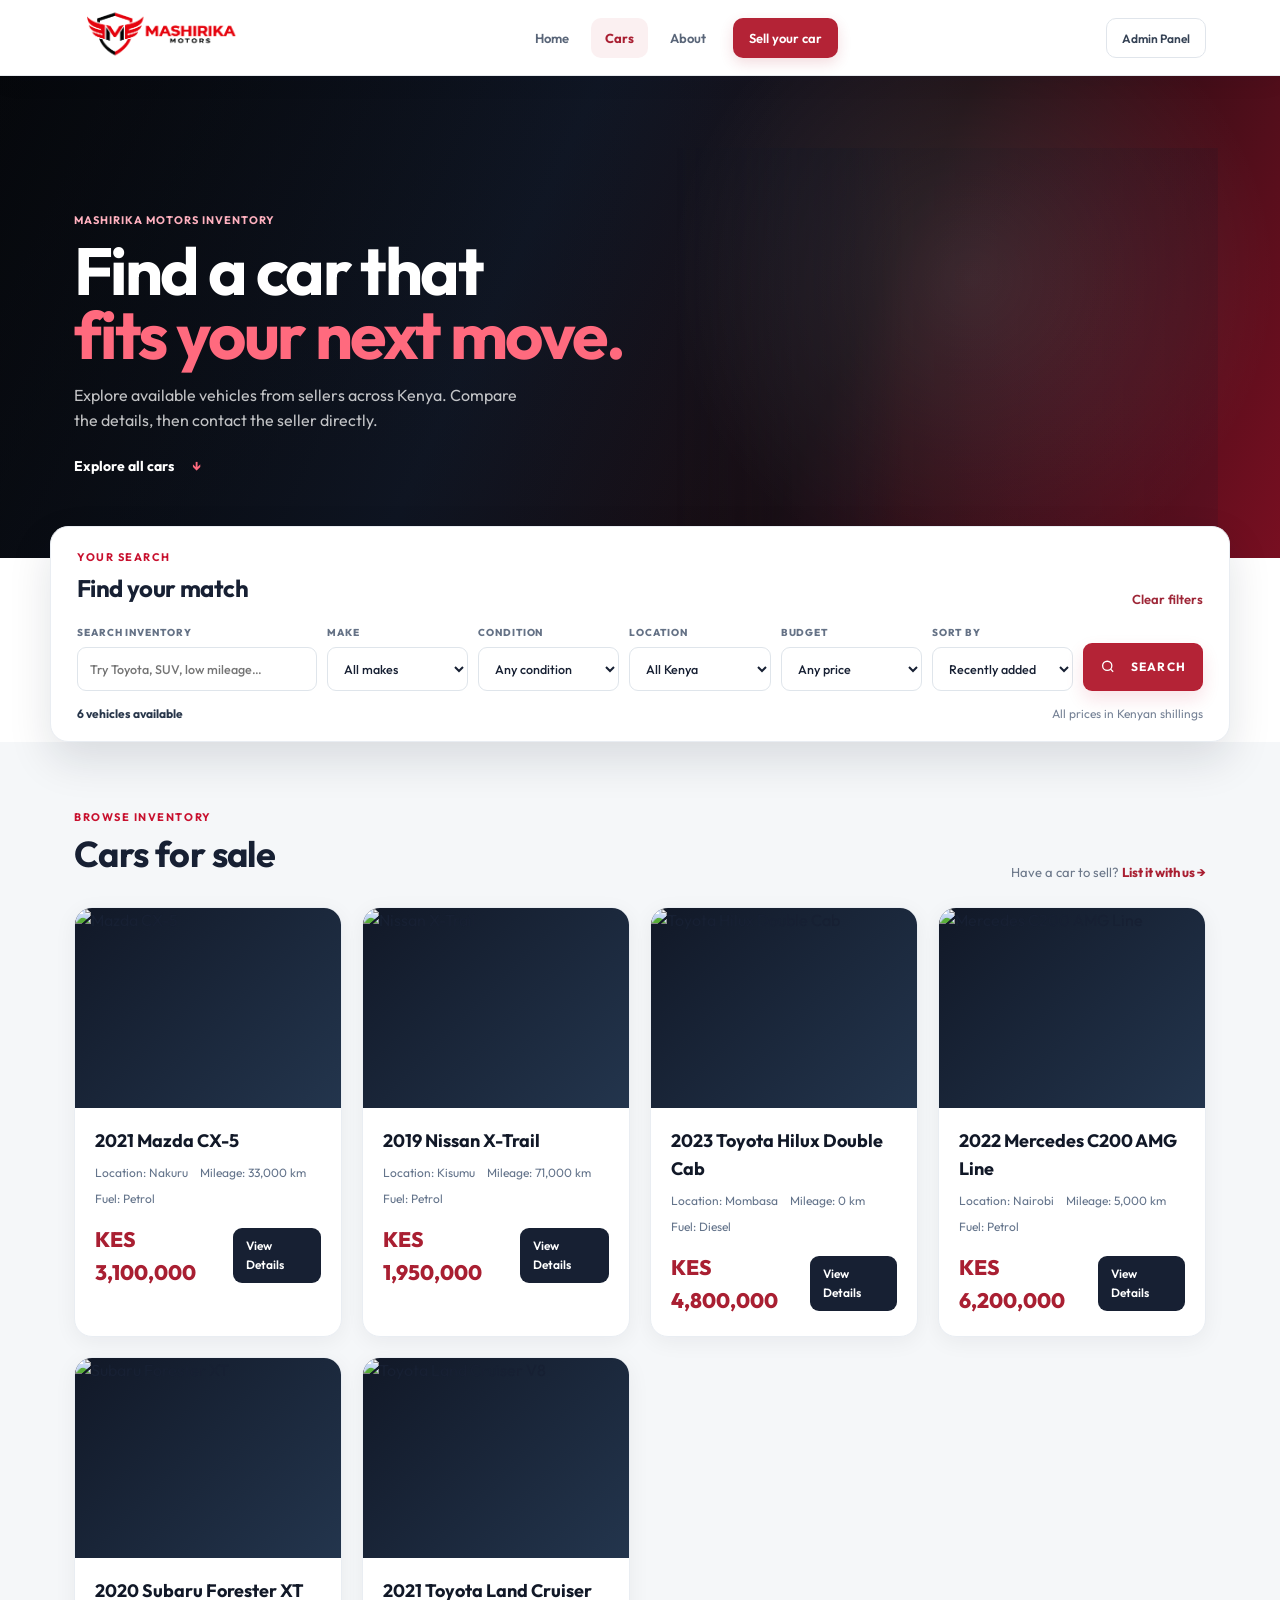
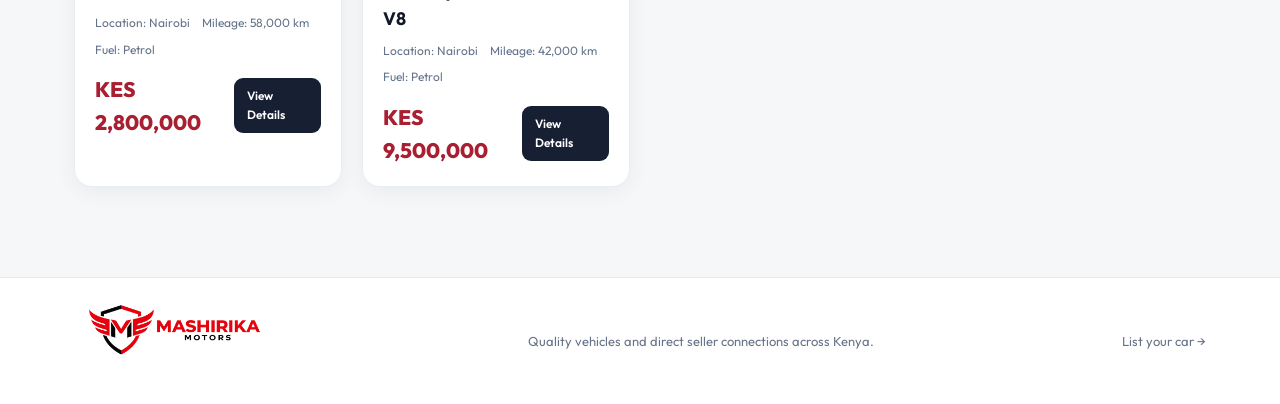
==== cars.html @ 87c2dac3 "Initial commit" ====
<!DOCTYPE html>
<html lang="en">
<head>
  <meta charset="UTF-8"/>
  <meta name="viewport" content="width=device-width,initial-scale=1.0"/>
  <meta name="description" content="Browse the full Mashirika Motors inventory. Search and filter new and used cars for sale across Kenya."/>
  <title>Cars for Sale in Kenya | Mashirika Motors</title>
  <link rel="stylesheet" href="css/style.css"/>
  <link rel="preconnect" href="https://fonts.googleapis.com"/>
  <link href="https://fonts.googleapis.com/css2?family=Outfit:wght@300;400;500;600;700;800;900&display=swap" rel="stylesheet"/>
  <link rel="icon" type="image/png" href="img/Mashirika_Motors_Logo.png"/>
</head>
<body class="catalog-page">
  <nav class="navbar" id="navbar">
    <div class="nav-inner">
      <a href="index.html#home" class="nav-logo"><img class="logo-image" src="img/Mashirika_Motors_Logo.png" alt="Mashirika Motors"/></a>
      <ul class="nav-links"><li><a href="index.html#home">Home</a></li><li><a href="cars.html" aria-current="page">Cars</a></li><li><a href="index.html#about">About</a></li><li><a href="sell.html" class="nav-sell-link">Sell your car</a></li></ul>
      <button class="btn-admin" onclick="location.href='admin.html'">Admin Panel</button>
      <button class="hamburger" id="hamburger" aria-label="Menu" aria-expanded="false" aria-controls="mobile-menu">&#9776;</button>
    </div>
    <div class="mobile-menu" id="mobile-menu"><a href="index.html#home">Home</a><a href="cars.html" aria-current="page">Cars</a><a href="index.html#about">About</a><a href="sell.html" class="nav-sell-link">Sell your car</a><a href="admin.html">Admin Panel</a></div>
  </nav>

  <main>
    <section class="catalog-hero">
      <div class="container catalog-hero-inner">
        <div class="section-tag">Mashirika Motors inventory</div>
        <h1>Find a car that<br/><span>fits your next move.</span></h1>
        <p>Explore available vehicles from sellers across Kenya. Compare the details, then contact the seller directly.</p>
        <a class="catalog-hero-link" href="#inventory">Explore all cars <span aria-hidden="true">↓</span></a>
        <div class="catalog-hero-photo" role="img" aria-label="A car ready for the road"></div>
      </div>
    </section>

    <section class="catalog-controls" aria-label="Search and filter vehicles">
      <div class="container">
        <div class="catalog-controls-head">
          <div class="catalog-search-heading">
            <span class="section-tag">Your search</span>
            <h2>Find your match</h2>
          </div>
          <button type="button" class="catalog-reset" id="clear-filters">Clear filters</button>
        </div>
        <div class="catalog-filter-grid">
          <div class="catalog-search-wrap"><label for="catalog-query">Search inventory</label><input id="catalog-query" type="search" placeholder="Try Toyota, SUV, low mileage…" autocomplete="off"/></div>
          <div><label for="catalog-make">Make</label><select id="catalog-make"><option value="">All makes</option><option>Toyota</option><option>Nissan</option><option>Subaru</option><option>Mazda</option><option>Honda</option><option>Mercedes</option><option>BMW</option><option>Mitsubishi</option><option>Isuzu</option></select></div>
          <div><label for="catalog-condition">Condition</label><select id="catalog-condition"><option value="">Any condition</option><option>New</option><option>Used</option></select></div>
          <div><label for="catalog-location">Location</label><select id="catalog-location"><option value="">All Kenya</option><option>Nairobi</option><option>Mombasa</option><option>Kisumu</option><option>Nakuru</option><option>Eldoret</option></select></div>
          <div><label for="catalog-price">Budget</label><select id="catalog-price"><option value="">Any price</option><option value="0-1000000">Under KES 1M</option><option value="1000000-2500000">KES 1M – 2.5M</option><option value="2500000-5000000">KES 2.5M – 5M</option><option value="5000000-999999999">Above KES 5M</option></select></div>
          <div><label for="catalog-sort">Sort by</label><select id="catalog-sort"><option value="recent">Recently added</option><option value="price-low">Price: low to high</option><option value="price-high">Price: high to low</option><option value="year-new">Newest year</option><option value="mileage-low">Lowest mileage</option></select></div>
          <div class="catalog-search-action">
            <button type="button" class="btn-search" onclick="filterCatalog()">
              <svg class="search-button-icon" viewBox="0 0 24 24" fill="none" stroke="currentColor" stroke-width="2" aria-hidden="true"><circle cx="11" cy="11" r="7"/><path d="m16 16 4 4"/></svg>
              Search
            </button>
          </div>
        </div>
        <div class="catalog-active-line"><p id="catalog-count" aria-live="polite"></p><span>All prices in Kenyan shillings</span></div>
      </div>
    </section>

    <section class="catalog-listings" id="inventory">
      <div class="container">
        <div class="catalog-listings-head"><div><span class="section-tag">Browse inventory</span><h2>Cars for sale</h2></div><a class="catalog-sell-link" href="sell.html">Have a car to sell? <strong>List it with us →</strong></a></div>
        <div id="cars-grid" class="cars-grid"></div>
        <div id="catalog-pagination" class="catalog-pagination" aria-label="Inventory pages"></div>
        <div id="no-results" class="catalog-empty" style="display:none"><div class="catalog-empty-mark">⌕</div><h3>No cars found</h3><p>Try another search or clear a filter to see more vehicles.</p><button class="btn-primary" type="button" onclick="clearCatalogFilters()">Show all cars</button></div>
      </div>
    </section>
  </main>

  <footer class="footer catalog-footer">
    <div class="container catalog-footer-inner"><a class="footer-logo" href="index.html#home"><img class="footer-car-image" src="img/Mashirika_Motors_Logo.png" alt="Mashirika Motors"/></a><p>Quality vehicles and direct seller connections across Kenya.</p><a href="sell.html">List your car →</a></div>
  </footer>

  <div id="car-modal" class="modal" onclick="closeModal(event)">
    <div class="modal-box" role="dialog" aria-modal="true" aria-label="Vehicle details">
      <button class="modal-close" aria-label="Close vehicle details" onclick="closeModal()">✕</button>
      <div id="modal-content"></div>
    </div>
  </div>
  <script src="js/db.js"></script>
  <script src="js/main.js"></script>
  <script src="js/cars.js"></script>
</body>
</html>
---- css/style.css ----
/* ============================================================
   Mashirika Motors – Main Site CSS
   ============================================================ */

*, *::before, *::after { box-sizing: border-box; margin: 0; padding: 0; }

:root {
  --red:    #c8102e;
  --red-deep:#8b0d22;
  --black:  #07090d;
  --charcoal:#111827;
  --mid:    #1a1f2b;
  --slate:  #64748b;
  --light:  #f5f5f5;
  --white:  #ffffff;
  --font:   'Outfit', 'Poppins', sans-serif;
  --radius: 14px;
  --shadow: 0 2px 16px rgba(0,0,0,.08);
}

html { scroll-behavior: smooth; }
body { font-family: var(--font); color: var(--dark); background: #fff; }

/* ── Utilities ── */
.container { max-width: 1100px; margin: 0 auto; padding: 0 24px; }
.center { text-align: center; }
.red { color: var(--red); }
.section-tag { font-size: 11px; font-weight: 700; color: var(--red); text-transform: uppercase; letter-spacing: 1px; margin-bottom: 10px; }

/* ── Buttons ── */
.btn-primary {
  display: inline-flex; align-items: center; gap: 8px;
  background: var(--red); color: #fff; text-decoration: none;
  padding: 13px 26px; border-radius: 10px; font-weight: 700; font-size: 15px;
  border: none; cursor: pointer; transition: background .2s, transform .15s;
}
.btn-primary:hover { background: #a50d25; transform: translateY(-1px); }
.btn-primary.full { width: 100%; justify-content: center; }
.btn-ghost {
  display: inline-flex; align-items: center; gap: 8px;
  background: rgba(255,255,255,.1); color: #fff; text-decoration: none;
  padding: 13px 26px; border-radius: 10px; font-weight: 600; font-size: 15px;
  border: 1px solid rgba(255,255,255,.25); transition: background .2s;
}
.btn-ghost:hover { background: rgba(255,255,255,.2); }
.btn-admin {
  background: var(--dark); color: #fff; border: none;
  padding: 8px 18px; border-radius: 8px; font-size: 13px;
  font-weight: 600; cursor: pointer; font-family: var(--font);
  transition: background .2s;
}
.btn-admin:hover { background: #1e293b; }
.btn-search {
  display: inline-flex; align-items: center; justify-content: center; gap: 8px;
  background: var(--red); color: #fff; border: 1px solid rgba(200,16,46,.2);
  padding: 0 18px; border-radius: 9px; font-weight: 700;
  font-size: 13px; letter-spacing: .08em; text-transform: uppercase;
  cursor: pointer; font-family: var(--font); min-height: 42px;
  box-shadow: 0 8px 18px rgba(200,16,46,.12); transition: background .2s, transform .15s;
}
.btn-search:hover { background: #a50d25; transform: translateY(-1px); }

/* ── Navbar ── */
.navbar {
  position: fixed; top: 0; left: 0; right: 0; z-index: 200;
  background: rgba(255,255,255,.95); backdrop-filter: blur(12px);
  border-bottom: 1px solid rgba(0,0,0,.06); height: 64px;
  transition: box-shadow .3s;
}
.navbar.scrolled { box-shadow: 0 4px 24px rgba(0,0,0,.1); }
.nav-inner {
  max-width: 1100px; margin: 0 auto; padding: 0 24px;
  height: 64px; display: flex; align-items: center; justify-content: space-between;
}
.nav-logo {
  display: flex; align-items: center; gap: 10px;
  text-decoration: none; font-weight: 800; font-size: 17px;
  letter-spacing: -.3px; color: var(--dark);
}
.logo-icon {
  width: 36px; height: 36px; background: var(--red); border-radius: 8px;
  display: flex; align-items: center; justify-content: center; font-size: 18px;
}
.nav-links { display: flex; gap: 28px; list-style: none; }
.nav-links a {
  text-decoration: none; color: #475569; font-size: 14px;
  font-weight: 500; transition: color .2s;
}
.nav-links a:hover { color: var(--red); }
.hamburger {
  display: none; background: none; border: none;
  font-size: 22px; cursor: pointer; color: var(--dark);
}
.mobile-menu {
  display: none; flex-direction: column; background: white;
  padding: 12px 24px; border-top: 1px solid #f0f0f0;
}
.mobile-menu.open { display: flex; }
.mobile-menu a {
  text-decoration: none; color: var(--dark);
  padding: 12px 0; font-weight: 500; border-bottom: 1px solid #f0f0f0;
}

@media (max-width: 768px) {
  .nav-links, .btn-admin { display: none; }
  .hamburger { display: block; }
}

/* ── Hero ── */
.hero {
  min-height: 100vh; padding-top: 64px;
  background: linear-gradient(90deg, #02050a 0%, #0b1421 46%, #0b1421 58%, #4a0b17 100%);
  display: flex; align-items: center; position: relative; overflow: hidden;
}
.hero::after {
  content:"";
  position:absolute;
  inset:0;
  background:linear-gradient(90deg, rgba(2,5,10,0.58) 0%, rgba(2,5,10,0.12) 40%, rgba(74,11,23,0.08) 100%);
}
.hero-bg {
  position: absolute; inset: 0;
  background:
    radial-gradient(circle at 20% 30%, rgba(255,255,255,.06) 0%, transparent 28%),
    linear-gradient(90deg, rgba(2,5,10,0.82), rgba(2,5,10,0.12) 50%, rgba(74,11,23,0.25));
}
.hero-inner {
  position: relative; max-width: 1280px; margin: 0 auto;
  padding: 90px 24px 82px; display: grid;
  grid-template-columns: 1.2fr 1fr; gap: 30px; align-items: center;
  width: 100%;
}
.hero-badge {
  display: inline-flex; align-items: center; gap: 8px;
  background: transparent; color: #f4b9c3;
  padding: 0; border-radius: 0; font-size: 12px; font-weight: 700;
  margin-bottom: 20px; border: none;
  letter-spacing: .12em; text-transform: uppercase;
}
.hero-badge span { color: var(--red); }
.hero-text h1 {
  font-size: clamp(52px, 6.1vw, 132px); font-weight: 900; color: #fff;
  line-height: 0.9; margin-bottom: 26px; letter-spacing: -4px;
}
.hero-text h1 .red { color: #ff6f8d; }
.hero-text p {
  color: rgba(255,255,255,.75); font-size: clamp(18px, 1.7vw, 24px); line-height: 1.45;
  margin-bottom: 32px; max-width: 620px;
}
.hero-btns { display: flex; gap: 14px; flex-wrap: wrap; }
.hero-btns .btn-primary {
  background: transparent; color: #fff; border: none; padding: 0;
  border-radius: 0; font-size: clamp(18px, 1.7vw, 24px); font-weight: 700;
  text-decoration: none; letter-spacing: -0.02em;
}
.hero-btns .btn-primary:hover { background: transparent; transform: translateY(-1px); }
.hero-btns .btn-primary span { color: #ff7d94; }
.hero-visual {
  position: relative; min-height: 500px; width: 100%;
  border: 1px solid rgba(255,255,255,.1); border-radius: 0;
  background: rgba(255,255,255,.02); overflow: hidden;
  box-shadow: 0 30px 70px rgba(0,0,0,.45);
  filter: drop-shadow(0 18px 42px rgba(200,16,46,.3));
}
.hero-visual img {
  display:block; width:100%; height:100%; min-height:500px; object-fit:cover; object-position:center;
}
.hero-image-label {
  position:absolute; left:18px; right:18px; bottom:18px;
  display:flex; justify-content:space-between; align-items:end; gap:12px;
  z-index:3; padding:14px 16px; border-radius:16px;
  background:rgba(8,10,14,.55); border:1px solid rgba(255,255,255,.12);
  backdrop-filter:blur(10px);
}
.hero-image-label span {
  color:rgba(255,255,255,.7); font-size:10px; letter-spacing:.12em; font-weight:700;
}
.hero-image-label strong {
  display:block; color:#fff; font-size:15px; margin-top:4px; font-weight:700;
}
.hero-image-index {
  position:absolute; right:18px; top:18px; z-index:3;
  padding:6px 10px; border-radius:999px; background:rgba(200,16,46,.72);
  color:#fff; font-size:10px; letter-spacing:.12em; font-weight:700;
}

@media (max-width: 768px) {
  .hero-inner {
    grid-template-columns: 1fr; gap: 20px; padding: 72px 24px 52px; text-align: left;
  }
  .hero-text h1 {
    letter-spacing: -2px; font-size: clamp(42px, 15vw, 82px);
  }
  .hero-text p {
    font-size: 18px; max-width: 100%;
  }
  .hero-btns { justify-content: flex-start; }
  .hero-visual, .hero-visual img { min-height: 300px; }
}

/* ── Search Bar ── */
.search-bar {
  background: white; padding: 28px 24px;
  box-shadow: 0 4px 30px rgba(0,0,0,.08);
  position: sticky; top: 64px; z-index: 100;
  border-bottom: 1px solid #f0f0f0;
}
.filters {
  display: flex; gap: 12px; flex-wrap: wrap; align-items: flex-end;
  max-width: 1100px; margin: 0 auto;
}
.filter-group { flex: 1 1 160px; display: flex; flex-direction: column; gap: 6px; }
.filter-group label {
  font-size: 11px; font-weight: 600; color: var(--slate);
  text-transform: uppercase; letter-spacing: .5px;
}
.filter-group select {
  padding: 10px 14px; border: 1.5px solid #e2e8f0; border-radius: 8px;
  font-size: 14px; color: var(--dark); background: white;
  font-family: var(--font); outline: none; transition: border-color .2s;
}
.filter-group select:focus { border-color: var(--red); }

/* ── Cars Section ── */
.cars-section { background: var(--light); padding: 60px 24px; }
.section-header {
  display: flex; justify-content: space-between; align-items: baseline;
  margin-bottom: 28px; flex-wrap: wrap; gap: 8px;
}
.section-header h2 { font-size: 32px; font-weight: 800; letter-spacing: -.5px; }
.section-header p { color: var(--slate); }
.cars-grid {
  display: grid; grid-template-columns: repeat(auto-fill, minmax(300px, 1fr));
  gap: 20px;
}
.no-results {
  text-align: center; padding: 60px 24px; color: #94a3b8;
}
.no-results div { font-size: 64px; margin-bottom: 16px; }
.no-results h3 { font-size: 18px; font-weight: 600; margin-bottom: 8px; }

/* ── Car Card ── */
.car-card {
  background: white; border-radius: var(--radius); overflow: hidden;
  box-shadow: var(--shadow); cursor: pointer;
  border: 1px solid #f0f0f0;
  transition: transform .25s cubic-bezier(.4,0,.2,1), box-shadow .25s;
}
.car-card:hover {
  transform: translateY(-4px);
  box-shadow: 0 12px 40px rgba(0,0,0,.14);
}
.car-thumb {
  background: linear-gradient(135deg, var(--dark), var(--mid));
  height: 160px; display: flex; align-items: center; justify-content: center;
  position: relative;
}
.car-emoji { font-size: 72px; }
.car-badge {
  position: absolute; top: 12px; right: 12px;
  color: white; font-size: 11px; font-weight: 700;
  padding: 4px 10px; border-radius: 20px; letter-spacing: .5px;
}
.car-cond {
  position: absolute; bottom: 12px; left: 12px;
  color: white; font-size: 11px; font-weight: 600;
  padding: 3px 10px; border-radius: 20px;
}
.cond-new  { background: #10b981; }
.cond-used { background: #6366f1; }
.car-body  { padding: 16px 18px 18px; }
.car-title { font-size: 17px; font-weight: 700; color: var(--dark); margin-bottom: 6px; }
.car-meta {
  display: flex; gap: 10px; color: var(--slate);
  font-size: 12px; margin-bottom: 14px; flex-wrap: wrap;
}
.car-footer { display: flex; justify-content: space-between; align-items: center; }
.car-price  { font-size: 20px; font-weight: 800; color: var(--red); }
.car-btn {
  background: var(--dark); color: white;
  padding: 7px 14px; border-radius: 8px; font-size: 12px; font-weight: 600;
}

/* ── Car Modal ── */
.modal {
  display: none; position: fixed; inset: 0;
  background: rgba(0,0,0,.6); z-index: 500;
  align-items: center; justify-content: center; padding: 16px;
}
.modal.active { display: flex; }
.modal-box {
  background: white; border-radius: 20px; max-width: 560px; width: 100%;
  overflow: hidden; max-height: 90vh; overflow-y: auto; position: relative;
}
.modal-close {
  position: absolute; top: 14px; right: 14px; z-index: 10;
  background: rgba(255,255,255,.2); border: none; color: white;
  width: 36px; height: 36px; border-radius: 50%; cursor: pointer;
  font-size: 16px; display: flex; align-items: center; justify-content: center;
}
.modal-thumb {
  background: linear-gradient(135deg, var(--dark), var(--mid));
  height: 220px; display: flex; align-items: center; justify-content: center;
  font-size: 96px; position: relative;
}
.modal-info { padding: 28px; }
.modal-info h2 { font-size: 24px; font-weight: 800; margin-bottom: 6px; }
.modal-price { font-size: 28px; font-weight: 900; color: var(--red); margin-bottom: 20px; }
.modal-details {
  display: grid; grid-template-columns: 1fr 1fr; gap: 10px; margin-bottom: 20px;
}
.detail-item {
  background: var(--light); border-radius: 10px; padding: 10px 14px;
}
.detail-item small {
  display: block; font-size: 11px; color: #94a3b8;
  text-transform: uppercase; letter-spacing: .5px; margin-bottom: 2px;
}
.detail-item strong { font-weight: 600; color: var(--dark); font-size: 14px; }
.modal-desc {
  background: var(--light); border-radius: 10px; padding: 14px;
  color: #475569; font-size: 14px; line-height: 1.6; margin-bottom: 20px;
}
.btn-call {
  display: flex; align-items: center; justify-content: center; gap: 8px;
  background: var(--red); color: white; padding: 14px 24px;
  border-radius: 12px; text-decoration: none; font-weight: 700; font-size: 16px;
  transition: background .2s;
}
.btn-call:hover { background: #a50d25; }

/* ── About ── */
.about-section { background: white; padding: 80px 24px; }
.about-grid {
  display: grid; grid-template-columns: 1fr 1fr; gap: 60px; align-items: center;
}
.about-text h2 { font-size: 40px; font-weight: 800; letter-spacing: -.5px; margin-bottom: 16px; line-height: 1.2; }
.about-text > p { color: #475569; font-size: 16px; line-height: 1.7; margin-bottom: 32px; }
.features-grid { display: grid; grid-template-columns: 1fr 1fr; gap: 14px; }
.feature-card {
  background: var(--light); border-radius: 12px; padding: 16px;
}
.feature-card div { font-size: 28px; margin-bottom: 8px; }
.feature-card h4 { font-weight: 700; font-size: 14px; margin-bottom: 4px; }
.feature-card p { font-size: 13px; color: var(--slate); }
.about-visual {
  text-align: center;
  background: linear-gradient(135deg, var(--dark), var(--mid));
  border-radius: 24px; padding: 60px; color: white;
}
.about-visual div { font-size: 100px; margin-bottom: 16px; }
.about-visual p { font-weight: 700; font-size: 18px; }
.about-visual span { font-size: 13px; color: var(--slate); }

@media (max-width: 768px) {
  .about-grid { grid-template-columns: 1fr; }
  .about-visual { display: none; }
}

/* ── Contact ── */
.contact-section { background: var(--light); padding: 80px 24px; }
.contact-section h2 { font-size: 40px; font-weight: 800; letter-spacing: -.5px; text-align: center; margin-bottom: 48px; }
.contact-grid { display: grid; grid-template-columns: 1fr 1.5fr; gap: 40px; }
.contact-info h3 { font-weight: 700; margin-bottom: 20px; font-size: 18px; }
.contact-item {
  display: flex; gap: 14px; margin-bottom: 18px; align-items: flex-start;
}
.contact-item > span {
  width: 44px; height: 44px; background: white; border-radius: 10px;
  display: flex; align-items: center; justify-content: center;
  font-size: 20px; box-shadow: 0 1px 8px rgba(0,0,0,.08); flex-shrink: 0;
}
.contact-item small { display: block; font-size: 12px; color: #94a3b8; margin-bottom: 2px; }
.contact-item strong { font-weight: 600; }
.contact-form-box {
  background: white; border-radius: 16px; padding: 28px;
  box-shadow: 0 1px 16px rgba(0,0,0,.07);
}
.contact-form-box h3 { font-weight: 700; font-size: 18px; margin-bottom: 20px; }
.contact-form-box form { display: grid; gap: 12px; }
.form-row { display: grid; grid-template-columns: 1fr 1fr; gap: 12px; }
.contact-form-box input,
.contact-form-box textarea {
  padding: 10px 14px; border: 1.5px solid #e2e8f0; border-radius: 8px;
  font-size: 14px; font-family: var(--font); outline: none;
  transition: border-color .2s; width: 100%;
}
.contact-form-box input:focus,
.contact-form-box textarea:focus { border-color: var(--red); }
.contact-form-box textarea { resize: vertical; }
.form-success {
  display: flex; flex-direction: column; align-items: center;
  justify-content: center; padding: 40px; text-align: center;
}
.form-success div { font-size: 56px; margin-bottom: 16px; }
.form-success h3 { font-size: 20px; font-weight: 700; margin-bottom: 8px; }
.form-success p { color: var(--slate); margin-bottom: 20px; }

@media (max-width: 768px) {
  .contact-grid { grid-template-columns: 1fr; }
  .form-row { grid-template-columns: 1fr; }
}

/* ── Footer ── */
.footer { background: var(--dark); color: white; padding: 48px 24px 24px; }
.footer-grid {
  display: grid; grid-template-columns: 2fr 1fr 1fr 1fr; gap: 40px;
  margin-bottom: 40px;
}
.footer-logo {
  display: flex; align-items: center; gap: 8px;
  font-weight: 800; font-size: 16px; margin-bottom: 14px;
}
.footer > .container > .footer-grid > div > p { color: #64748b; font-size: 13px; line-height: 1.7; }
.footer h4 { font-weight: 700; margin-bottom: 16px; font-size: 14px; }
.footer ul { list-style: none; display: flex; flex-direction: column; gap: 8px; }
.footer ul a { color: #64748b; text-decoration: none; font-size: 13px; transition: color .2s; }
.footer ul a:hover { color: white; }
.footer-bottom {
  border-top: 1px solid rgba(255,255,255,.08); padding-top: 20px;
  display: flex; justify-content: space-between; flex-wrap: wrap; gap: 8px;
}
.footer-bottom p { color: #475569; font-size: 12px; }

@media (max-width: 768px) {
  .footer-grid { grid-template-columns: 1fr 1fr; }
}
@media (max-width: 480px) {
  .footer-grid { grid-template-columns: 1fr; }
}

/* ── Real image in car thumb ── */
.car-thumb { position:relative; overflow:hidden; }
.car-img {
  width:100%; height:160px; object-fit:cover;
  display:block;
}
.car-img-fallback {
  font-size:72px; display:flex; align-items:center;
  justify-content:center; height:160px;
}

/* ── Car card real image ── */
.car-thumb { position:relative; overflow:hidden; height:160px; }
.car-img { width:100%; height:160px; object-fit:cover; display:block; }
.car-emoji { font-size:72px; display:flex; align-items:center; justify-content:center; height:160px; }
.photo-count {
  position:absolute; bottom:10px; right:10px;
  background:rgba(0,0,0,.6); color:white;
  font-size:11px; font-weight:600; padding:3px 8px; border-radius:20px;
}

/* ── Modal gallery ── */
.modal-gallery { position:relative; }
.modal-gallery-main {
  position:relative; overflow:hidden;
  background:linear-gradient(135deg,#0f172a,#1e3a5f);
}
.modal-gallery-main img {
  width:100%; height:220px; object-fit:cover; display:block;
}
.modal-thumb-empty {
  height:220px; display:flex; align-items:center; justify-content:center;
  font-size:96px; background:linear-gradient(135deg,#0f172a,#1e3a5f);
}
.gal-arrow {
  position:absolute; top:50%; transform:translateY(-50%);
  background:rgba(0,0,0,.5); color:white; border:none;
  width:36px; height:36px; border-radius:50%; cursor:pointer;
  font-size:22px; display:flex; align-items:center; justify-content:center;
  transition:background .15s; z-index:10;
}
.gal-arrow:hover { background:rgba(0,0,0,.8); }
.gal-prev { left:10px; }
.gal-next { right:10px; }
.gal-counter {
  position:absolute; bottom:10px; left:50%; transform:translateX(-50%);
  background:rgba(0,0,0,.55); color:white;
  font-size:11px; font-weight:600; padding:3px 10px; border-radius:20px;
}
.modal-thumbs {
  display:flex; gap:6px; padding:8px 10px;
  overflow-x:auto; background:#0f172a;
}
.modal-thumb-sm {
  width:70px; height:50px; object-fit:cover; border-radius:5px;
  cursor:pointer; border:2px solid transparent; flex-shrink:0; transition:border-color .15s;
}
.modal-thumb-sm.active { border-color:#c8102e; }
.modal-thumb-sm:hover  { border-color:#94a3b8; }

/* ── Sell form selects ── */
.contact-form-box select {
  padding:10px 14px; border:1.5px solid #e2e8f0; border-radius:8px;
  font-size:14px; font-family:var(--font); outline:none;
  transition:border-color .2s; width:100%; background:white; color:#0f172a;
}
.contact-form-box select:focus { border-color:var(--red); }

/* Refined marketplace presentation */
:root { --red:#b42336; --dark:#111827; --mid:#23354d; --slate:#64748b; --light:#f4f6f8; --radius:18px; --shadow:0 8px 28px rgba(15,23,42,.07); }
body { color:#172033; line-height:1.55; }
.container, .nav-inner, .hero-inner { max-width:1180px; }
.navbar { height:72px; background:rgba(255,255,255,.94); border-bottom-color:#e9edf2; }
.nav-inner { height:72px; }
.nav-logo { font-size:18px; }
.nav-links { gap:34px; }
.nav-links a { font-size:14px; padding:8px 0; }
.nav-links a:hover { color:var(--red); }
.btn-admin { padding:10px 17px; border-radius:10px; }
.hero { min-height: min(790px, 94vh); padding-top:72px; background:linear-gradient(118deg,#101a2d 0%,#1e334d 63%,#7e2638 125%); }
.hero-bg { opacity:.8; background:radial-gradient(ellipse at 78% 48%,rgba(245,158,11,.15),transparent 39%),radial-gradient(circle at 16% 84%,rgba(180,35,54,.3),transparent 40%); }
.hero-inner { grid-template-columns:1.05fr .95fr; gap:56px; padding:92px 24px 112px; }
.hero-badge { color:#ffd4aa; background:rgba(255,255,255,.08); border-color:rgba(255,255,255,.16); padding:8px 14px; }
.hero-text h1 { font-size:clamp(46px,6vw,76px); letter-spacing:-2.5px; line-height:1.01; }
.hero-text h1 .red { color:#f6a68f; }
.hero-text p { color:#c2ccda; font-size:18px; max-width:470px; }
.hero-visual { font-size:clamp(130px,18vw,230px); filter:drop-shadow(0 28px 50px rgba(0,0,0,.34)); }
.hero-stats { gap:0; margin-top:50px; padding-top:22px; border-top:1px solid rgba(255,255,255,.14); }
.hero-stats div { padding:0 24px; border-left:1px solid rgba(255,255,255,.16); }
.hero-stats div:first-child { padding-left:0; border:0; }
.hero-stats strong { font-size:18px; }
.hero-stats span { color:#aab7c8; }
.btn-primary { background:var(--red); border-radius:11px; padding:14px 23px; box-shadow:0 8px 20px rgba(180,35,54,.2); }
.btn-ghost { border-radius:11px; padding:13px 22px; }
.search-bar { top:72px; padding:20px 24px; border-bottom:0; box-shadow:0 12px 30px rgba(15,23,42,.08); }
.filters { gap:14px; }
.filter-group select, .contact-form-box input, .contact-form-box select, .contact-form-box textarea { min-height:48px; border:1px solid #dce2e9; border-radius:10px; }
.filter-group label { color:#516074; font-size:10px; letter-spacing:.8px; }
.btn-search { border-radius:10px; height:48px; padding-inline:22px; }
.search-button-icon { display:inline-block; width:17px; height:17px; margin-right:7px; vertical-align:-4px; }
.empty-search-icon svg { width:46px; height:46px; color:#aab4c2; }
.cars-section { padding:76px 24px 84px; background:#f5f7f9; }
.section-header { align-items:end; margin-bottom:30px; }
.section-header h2, .about-text h2, .contact-section h2 { letter-spacing:-1.1px; }
.section-header h2 { font-size:clamp(28px,4vw,38px); }
.cars-grid { grid-template-columns:repeat(auto-fill,minmax(285px,1fr)); gap:22px; }
.car-card { border:1px solid #e9edf2; border-radius:18px; box-shadow:0 5px 22px rgba(15,23,42,.055); }
.car-card:hover { transform:translateY(-6px); box-shadow:0 18px 38px rgba(15,23,42,.12); }
.car-thumb, .car-img { height:200px; }
.car-img { transition:transform .45s; }
.car-card:hover .car-img { transform:scale(1.035); }
.car-emoji { height:200px; }
.car-body { padding:19px 20px 20px; }
.car-title { font-size:18px; margin-bottom:9px; }
.car-meta { gap:8px 12px; font-size:12px; }
.car-price { color:#a91f32; font-size:21px; }
.car-btn { border-radius:9px; padding:9px 13px; background:#172033; }
.about-section { padding:88px 24px; background:#fff; }
.about-grid { gap:64px; align-items:center; }
.about-text h2 { max-width:530px; font-size:clamp(30px,4vw,42px); line-height:1.15; margin-bottom:18px; }
.about-text > p { color:#64748b; font-size:16px; line-height:1.8; }
.features-grid { gap:13px; margin-top:28px; }
.feature-card { border:1px solid #edf0f3; border-radius:15px; padding:19px; background:#fff; box-shadow:0 6px 20px rgba(15,23,42,.035); }
.feature-card h4 { margin:9px 0 4px; }
.feature-card p { color:#718096; line-height:1.5; }
.about-visual { min-height:400px; border-radius:28px; background:radial-gradient(circle at 50% 42%,rgba(255,255,255,.15),transparent 30%),linear-gradient(145deg,#142238,#263c57 58%,#8f2d3d); box-shadow:0 24px 55px rgba(18,34,56,.2); }
.about-visual > div { font-size:clamp(100px,14vw,170px); }
.about-visual p { font-size:23px; }
.contact-section { padding:82px 24px 96px; background:#f4f6f8; }
.contact-section h2 { font-size:clamp(30px,4vw,42px); margin-bottom:34px; }
.contact-grid { gap:24px; }
.contact-info, .contact-form-box { border:1px solid #e9edf2; border-radius:20px; padding:30px; box-shadow:0 10px 32px rgba(15,23,42,.055); }
.contact-info { background:linear-gradient(150deg,#142238,#203953); }
.contact-info h3, .contact-form-box h3 { margin-bottom:23px; font-size:19px; }
.contact-form-box h3 { color:#172033; }
.contact-item { border-bottom:1px solid rgba(255,255,255,.1); padding:16px 0; }
.contact-form-box { background:#fff; }
.contact-form-box input, .contact-form-box select, .contact-form-box textarea { padding:12px 14px; }
.contact-form-box textarea { min-height:105px; }
.footer { padding-top:56px; background:#101827; }
.footer-grid { gap:40px; padding-bottom:42px; }
.footer-grid h4 { color:#f5f7fa; margin-bottom:15px; }
.footer-grid a { color:#a7b1bf; transition:color .2s; }
.footer-grid a:hover { color:white; }
.footer-logo { color:#fff; }
.footer-bottom { padding-bottom:4px; }
.modal { backdrop-filter:blur(5px); }
.modal-box { border-radius:20px; box-shadow:0 30px 90px rgba(0,0,0,.3); }
button, a, select, input, textarea { -webkit-tap-highlight-color:transparent; }
:focus-visible { outline:3px solid rgba(180,35,54,.45); outline-offset:3px; }
@media (max-width:768px) {
  .hero { min-height:auto; }
  .hero-inner { gap:20px; padding:72px 24px 92px; }
  .hero-text h1 { font-size:clamp(43px,12vw,62px); }
  .hero-text p { font-size:16px; }
  .hero-visual { font-size:100px; }
  .hero-stats { justify-content:space-between; gap:0; }
  .hero-stats div { padding:0 12px; }
  .hero-stats strong { font-size:15px; }
  .search-bar { position:relative; top:auto; padding:22px 16px; }
  .filters { display:grid; grid-template-columns:1fr 1fr; }
  .filter-group { min-width:0; }
  .btn-search { grid-column:1/-1; width:100%; }
  .cars-section { padding:56px 16px 64px; }
  .about-section, .contact-section { padding:64px 18px; }
  .about-grid { gap:32px; }
  .about-visual { min-height:300px; }
  .contact-info, .contact-form-box { padding:23px; }
}
@media (max-width:480px) {
  .nav-inner { padding:0 17px; }
  .nav-logo { font-size:16px; }
  .hero-stats { margin-top:34px; }
  .hero-stats div { padding:0 8px; }
  .hero-stats span { font-size:10px; }
  .hero-btns > * { flex:1; justify-content:center; }
  .filters { grid-template-columns:1fr; }
  .btn-search { grid-column:auto; }
  .cars-grid { grid-template-columns:1fr; }
  .section-header { align-items:flex-start; flex-direction:column; }
  .form-row { grid-template-columns:1fr; }
}
@media (prefers-reduced-motion:reduce) {
  *, *::before, *::after { scroll-behavior:auto !important; animation-duration:.01ms !important; transition-duration:.01ms !important; }
}
/* Vehicle details overlay redesign */
.modal { padding:24px; background:rgba(9,15,26,.76); backdrop-filter:blur(8px); }
.modal-box { width:min(1080px,100%); max-width:1080px; max-height:min(780px,90vh); overflow:hidden; border-radius:24px; background:#fff; box-shadow:0 35px 100px rgba(0,0,0,.42); animation:modal-arrive .22s ease-out; }
@keyframes modal-arrive { from { opacity:0; transform:translateY(12px) scale(.985); } to { opacity:1; transform:translateY(0) scale(1); } }
#modal-content { min-height:560px; height:min(780px,90vh); display:grid; grid-template-columns:minmax(0,1.08fr) minmax(370px,.92fr); }
.modal-gallery { position:relative; min-width:0; display:flex; flex-direction:column; justify-content:center; background:#111827; }
.modal-gallery-main { min-height:0; height:100%; display:flex; align-items:center; justify-content:center; background:radial-gradient(ellipse at 50% 44%,#34445a,#111827 75%); }
.modal-gallery-main img { width:100%; height:100%; max-height:690px; object-fit:contain; }
.modal-img-fallback { width:100%; height:100%; min-height:440px; align-items:center; justify-content:center; color:#dbe3ed; font-size:100px; background:radial-gradient(ellipse at 50% 44%,#34445a,#111827 75%); }
.modal-thumb-empty { min-height:100%; height:100%; flex-direction:column; gap:12px; color:#eef2f7; background:radial-gradient(ellipse at 50% 44%,#34445a,#111827 75%); }
.modal-thumb-empty span { font-size:110px; }
.modal-thumb-empty small { font-size:12px; letter-spacing:.12em; text-transform:uppercase; color:#aab6c6; }
.modal-thumbs { flex:none; gap:8px; padding:12px 16px; background:#111827; }
.modal-thumb-button { padding:0; border:2px solid transparent; border-radius:9px; background:transparent; cursor:pointer; overflow:hidden; flex:none; }
.modal-thumb-button.active { border-color:#f2a39a; }
.modal-thumb-sm { display:block; width:76px; height:54px; border:0; border-radius:6px; }
.modal-close { position:fixed; top:calc((100vh - min(780px,90vh))/2 + 15px); right:calc((100vw - min(1080px,100vw - 48px))/2 + 15px); width:42px; height:42px; color:#172033; background:rgba(255,255,255,.95); box-shadow:0 3px 14px rgba(0,0,0,.18); font-size:18px; }
.modal-close:hover { background:#fff; transform:scale(1.04); }
.modal-info { min-width:0; overflow-y:auto; padding:42px 36px 28px; }
.modal-kicker { margin:0 44px 13px 0; color:#a52a3a; font-size:11px; font-weight:800; letter-spacing:.12em; text-transform:uppercase; }
.modal-info h2 { font-size:clamp(25px,3vw,34px); line-height:1.12; letter-spacing:-1px; margin:0 36px 18px 0; }
.modal-price-row { display:flex; align-items:center; justify-content:space-between; gap:12px; padding:16px 0 20px; margin-bottom:20px; border-top:1px solid #edf0f3; border-bottom:1px solid #edf0f3; }
.modal-price { margin:0; color:#a91f32; font-size:clamp(25px,3vw,32px); letter-spacing:-.8px; }
.modal-price-row > span { padding:5px 9px; border-radius:20px; background:#fdf0ed; color:#9d3a2d; font-size:11px; font-weight:700; }
.modal-details { gap:9px; margin-bottom:23px; }
.detail-item { min-height:70px; padding:12px 13px; border:1px solid #edf0f3; border-radius:12px; background:#f8fafb; }
.detail-item small { color:#8490a0; font-size:9px; letter-spacing:.09em; }
.detail-item strong { display:block; margin-top:4px; font-size:13px; overflow-wrap:anywhere; }
.modal-description h3 { margin-bottom:8px; font-size:14px; }
.modal-desc { padding:0; margin-bottom:20px; color:#647184; background:transparent; }
.modal-contact { display:grid; gap:9px; }
.modal-contact .btn-call { min-height:50px; padding:11px 15px; gap:6px; flex-wrap:wrap; border-radius:12px; font-size:14px; }
.modal-contact .btn-call span { opacity:.88; font-weight:500; font-size:13px; }
.btn-whatsapp { display:flex; align-items:center; justify-content:center; min-height:48px; border:1px solid #bce8ce; border-radius:12px; background:#effaf3; color:#14733c; text-decoration:none; font-size:14px; font-weight:700; transition:background .2s; }
.btn-whatsapp:hover { background:#dcf4e5; }
.modal-note { padding-top:14px; color:#8792a1; font-size:11px; }
.modal-note strong { color:#526073; }
@media (max-width:760px) {
  .modal { align-items:flex-end; padding:0; }
  .modal-box { width:100%; max-width:none; max-height:94dvh; border-radius:22px 22px 0 0; overflow-y:auto; }
  #modal-content { height:auto; min-height:0; display:flex; flex-direction:column; }
  .modal-gallery { flex:none; height:38vh; min-height:230px; max-height:360px; }
  .modal-gallery-main img { height:100%; max-height:100%; }
  .modal-img-fallback { min-height:0; }
  .modal-thumb-empty { min-height:230px; height:100%; }
  .modal-thumb-empty span { font-size:76px; }
  .modal-thumbs { padding:8px 12px; }
  .modal-thumb-sm { width:62px; height:44px; }
  .modal-info { overflow:visible; padding:24px 22px calc(28px + env(safe-area-inset-bottom)); }
  .modal-info h2 { font-size:27px; }
  .modal-close { position:absolute; top:12px; right:12px; width:40px; height:40px; }
}
@media (max-width:400px) {
  .modal { padding:0; }
  .modal-details { gap:7px; }
  .detail-item { padding:10px; }
  .modal-info { padding-inline:17px; }
}
/* Multi-photo gallery controls */
.modal-thumbs { max-width:100%; min-height:82px; overflow-x:auto; overflow-y:hidden; overscroll-behavior-x:contain; scroll-behavior:smooth; scrollbar-width:thin; scrollbar-color:#68768a #202a38; scroll-snap-type:x proximity; }
.modal-thumb-button { scroll-snap-align:center; }
.gal-counter { left:auto; right:14px; bottom:14px; transform:none; padding:6px 10px; border:1px solid rgba(255,255,255,.2); background:rgba(10,16,26,.72); font-size:11px; letter-spacing:.02em; }
.gal-arrow { width:44px; height:44px; background:rgba(10,16,26,.62); border:1px solid rgba(255,255,255,.2); backdrop-filter:blur(8px); }
.gal-arrow:hover { background:rgba(10,16,26,.9); }
.modal-gallery-main { touch-action:pan-y; }
.modal-thumb-button:focus-visible { outline:3px solid #f2a39a; outline-offset:2px; }
@media (max-width:760px) { .modal-thumbs { min-height:66px; gap:7px; } .gal-counter { right:10px; bottom:10px; } }
/* Photo led hero, listings and fallback galleries */
.hero-visual { width:100%; min-height:370px; border:1px solid rgba(255,255,255,.18); border-radius:28px; overflow:hidden; background:linear-gradient(135deg,#0c0f14,#1c232e 45%,#420b15); box-shadow:0 28px 70px rgba(0,0,0,.4); animation:none; filter:none; }
.hero-visual img { display:block; width:100%; height:100%; min-height:370px; object-fit:cover; object-position:center; }
.hero-image-label {
  position:absolute; left:18px; right:18px; bottom:18px;
  display:flex; justify-content:space-between; align-items:end; gap:12px;
  z-index:3; padding:14px 16px; border-radius:16px;
  background:rgba(8,10,14,.55); border:1px solid rgba(255,255,255,.12);
  backdrop-filter:blur(10px);
}
.hero-image-label span {
  color:rgba(255,255,255,.7); font-size:10px; letter-spacing:.12em; font-weight:700;
}
.hero-image-label strong {
  display:block; color:#fff; font-size:15px; margin-top:4px; font-weight:700;
}
.hero-image-index {
  position:absolute; right:18px; top:18px; z-index:3;
  padding:6px 10px; border-radius:999px; background:rgba(200,16,46,.72);
  color:#fff; font-size:10px; letter-spacing:.12em; font-weight:700;
}
.car-image-label, .modal-image-label { position:absolute; z-index:3; left:12px; top:12px; padding:6px 9px; border:1px solid rgba(255,255,255,.2); border-radius:20px; background:rgba(12,19,30,.68); color:#fff; font-size:10px; font-weight:700; letter-spacing:.03em; backdrop-filter:blur(8px); }
.car-img-fallback { position:absolute; inset:0; }
.about-visual { position:relative; overflow:hidden; isolation:isolate; }
.about-visual > img { position:absolute; z-index:0; inset:0; width:100%; height:100%; object-fit:cover; }
.about-visual::before { content:""; position:absolute; z-index:1; inset:0; background:linear-gradient(180deg,rgba(10,18,30,.04) 5%,rgba(10,18,30,.2) 45%,rgba(10,18,30,.86) 100%); }
.about-visual p, .about-visual span { position:relative; z-index:2; }
.about-visual p { margin-top:auto; }
.modal-gallery-representative .modal-gallery-main { position:relative; }
.modal-representative-img, .modal-img-fallback img { display:block; width:100%; height:100%; min-height:280px; max-height:690px; object-fit:cover; }
.modal-image-label { top:auto; bottom:14px; left:14px; }
@media (max-width:768px) {
  .hero-visual { min-height:240px; max-height:320px; }
  .hero-visual img { min-height:240px; max-height:320px; }
  .about-visual { display:flex; }
}
.logo-image { display:block; width:38px; height:38px; border-radius:10px; object-fit:cover; }
.footer-car-image { width:31px; height:31px; border-radius:8px; object-fit:cover; vertical-align:middle; }
.about-visual { display:flex; flex-direction:column; justify-content:flex-end; }
/* Dedicated vehicle catalogue */
.catalog-page { padding-top:72px; }
.catalog-hero { position:relative; overflow:hidden; color:#fff; background:linear-gradient(115deg,#05070b 0%,#111827 40%,#1b0d12 65%,#c8102e 130%); padding-top:72px; }
.catalog-hero::before { content:""; position:absolute; inset:0; background:radial-gradient(circle at 76% 42%,rgba(255,255,255,.12),transparent 30%),linear-gradient(90deg,rgba(7,9,13,.38),transparent 65%); }
.catalog-hero-inner { position:relative; min-height:410px; padding-top:64px; padding-bottom:74px; }
.catalog-hero .hero-text { position:relative; z-index:2; max-width:560px; padding-top:6px; }
.catalog-hero .section-tag { color:#ffb1bf; }
.catalog-hero .hero-badge { margin-bottom:18px; font-size:11px; letter-spacing:.15em; }
.catalog-hero h1 { position:relative; z-index:2; max-width:620px; font-size:clamp(38px,5.2vw,70px); line-height:0.96; letter-spacing:-2.6px; }
.catalog-hero h1 span { color:#ff6a7e; }
.catalog-hero p { position:relative; z-index:2; max-width:450px; margin-top:16px; color:rgba(255,255,255,.75); font-size:16px; line-height:1.55; }
.catalog-hero-link { position:relative; z-index:2; display:inline-flex; gap:18px; margin-top:24px; color:#fff; text-decoration:none; font-weight:700; font-size:14px; }
.catalog-hero-link span { color:#ff6a7e; }
.catalog-hero-photo { position:absolute; z-index:1; width:46%; right:12px; top:0; bottom:0; background-image:linear-gradient(90deg,#111827 0%,rgba(17,24,39,.12) 42%,rgba(17,24,39,.18) 100%),url("https://images.unsplash.com/photo-1492144534655-ae79c964c9d7?auto=format&fit=crop&w=1400&q=85"); background-size:cover; background-position:center; opacity:.82; mask-image:linear-gradient(90deg,transparent 0%, rgba(0,0,0,.2) 13%, #000 36%, #000 100%); }
.catalog-controls { position:relative; z-index:3; margin-top:-32px; }
.catalog-controls > .container { padding:22px 26px 18px; border:1px solid #e9edf2; border-radius:18px; background:#fff; box-shadow:0 18px 44px rgba(15,23,42,.12); }
.catalog-controls-head, .catalog-listings-head { display:flex; align-items:end; justify-content:space-between; gap:20px; }
.catalog-controls-head { margin-bottom:18px; }
.catalog-search-heading { display:flex; flex-direction:column; gap:4px; }
.catalog-controls-head h2, .catalog-listings-head h2 { color:#172033; font-size:24px; letter-spacing:-.6px; margin:0; }
.catalog-controls-head .section-tag, .catalog-listings-head .section-tag {
  display:block; margin:0; color:#c8102e; font-size:11px; font-weight:700;
  letter-spacing:.14em; text-transform:uppercase;
}
.catalog-controls-link {
  color: inherit; text-decoration: none; display: inline-flex; flex-direction: column; align-items: flex-start;
}
.catalog-controls-link .section-tag { color:#c8102e; }
.catalog-controls-link h2 { margin:0; }
.catalog-reset { border:0; background:transparent; color:#9e2637; cursor:pointer; font:600 13px var(--font); text-decoration:none; }
.catalog-filter-grid { display:grid; grid-template-columns:1.7fr repeat(5,minmax(110px,1fr)) 120px; gap:10px; }
.catalog-filter-grid > div { min-width:0; }
.catalog-filter-grid label { display:block; margin:0 0 6px; color:#657286; font-size:10px; font-weight:800; letter-spacing:.09em; text-transform:uppercase; }
.catalog-filter-grid input, .catalog-filter-grid select { width:100%; min-width:0; min-height:44px; padding:0 12px; border:1px solid #dfe5eb; border-radius:9px; background:#fff; color:#172033; font:500 12.5px var(--font); outline:none; }
.catalog-filter-grid input:focus, .catalog-filter-grid select:focus { border-color:#b42336; box-shadow:0 0 0 3px rgba(180,35,54,.09); }
.catalog-search-action { display:flex; align-items:flex-end; }
.catalog-search-action .btn-search {
  width:100%; min-height:42px; border-radius:9px; padding:0 16px;
  font-size:12px; letter-spacing:.1em; text-transform:uppercase;
}
.catalog-active-line { display:flex; justify-content:space-between; gap:16px; margin-top:14px; color:#758195; font-size:12px; }
.catalog-active-line p { color:#28364a; font-weight:700; }
.catalog-pagination {
  display:flex; justify-content:center; align-items:center; gap:8px; flex-wrap:wrap;
  margin-top:24px; padding-top:8px;
}
.catalog-page-btn {
  min-width:38px; height:38px; border:1px solid #dfe5eb; border-radius:10px; background:#fff;
  color:#172033; font:700 13px var(--font); cursor:pointer; transition:all .2s ease;
}
.catalog-page-btn:hover:not(:disabled) { border-color:#c8102e; color:#c8102e; }
.catalog-page-btn.active { background:#c8102e; border-color:#c8102e; color:#fff; }
.catalog-page-btn:disabled { opacity:.45; cursor:not-allowed; }
.catalog-listings { padding:67px 24px 90px; background:#f5f7f9; scroll-margin-top:88px; }
.catalog-listings-head { margin-bottom:25px; }
.catalog-listings-head h2 { font-size:clamp(28px,4vw,36px); }
.catalog-sell-link { color:#6b7789; font-size:13px; text-decoration:none; }
.catalog-sell-link strong { color:#a91f32; }
.catalog-empty { padding:68px 20px; border:1px dashed #ccd4de; border-radius:18px; background:#fff; text-align:center; }
.catalog-empty-mark { width:52px; height:52px; display:grid; place-items:center; margin:0 auto 12px; border-radius:50%; background:#f5f7f9; color:#718096; font-size:30px; }
.catalog-empty h3 { margin-bottom:4px; color:#172033; font-size:20px; }
.catalog-empty p { margin-bottom:20px; color:#718096; font-size:14px; }
.catalog-footer { padding:25px 0; }
.catalog-footer-inner { display:flex; align-items:center; justify-content:space-between; gap:18px; }
.catalog-footer-inner p, .catalog-footer-inner > a:last-child { color:#aab5c4; font-size:13px; text-decoration:none; }
.catalog-footer-inner .footer-logo { color:#fff; font-size:16px; }
@media(max-width:1000px) {
 .catalog-filter-grid { grid-template-columns:repeat(3,minmax(0,1fr)); }
 .catalog-search-wrap { grid-column:span 2; }
}
@media(max-width:680px) {
 .catalog-page { padding-top:64px; }
 .catalog-hero-inner { min-height:390px; padding:64px 24px 62px; }
 .catalog-hero h1 { max-width:480px; font-size:clamp(41px,11vw,58px); letter-spacing:-1.8px; }
 .catalog-hero p { max-width:400px; font-size:15px; }
 .catalog-hero-photo { width:100%; opacity:.38; mask-image:linear-gradient(90deg,rgba(0,0,0,.28),#000 100%); }
 .catalog-controls { margin-top:-22px; }
 .catalog-controls > .container { padding:22px 17px 17px; border-radius:17px; }
 .catalog-controls-head h2 { font-size:21px; }
 .catalog-filter-grid { grid-template-columns:1fr 1fr; gap:10px; }
 .catalog-search-wrap { grid-column:1/-1; }
 .catalog-active-line { align-items:flex-start; flex-direction:column; gap:3px; }
 .catalog-listings { padding:52px 16px 64px; }
 .catalog-listings-head { align-items:flex-start; flex-direction:column; gap:10px; }
 .catalog-footer-inner { align-items:flex-start; flex-direction:column; }
}
@media(max-width:390px) {
 .catalog-filter-grid { grid-template-columns:1fr; }
 .catalog-search-wrap { grid-column:auto; }
}
.all-cars-link { display:inline-flex; align-items:center; gap:10px; padding:11px 15px; border:1px solid #e3e8ee; border-radius:10px; background:#fff; color:#a91f32; font-size:13px; font-weight:700; text-decoration:none; transition:all .2s; }
.all-cars-link:hover { border-color:#d9a1a8; box-shadow:0 6px 18px rgba(15,23,42,.07); transform:translateY(-1px); }
.nav-links a[aria-current="page"], .mobile-menu a[aria-current="page"] { color:#a91f32; font-weight:700; }
@media(max-width:480px) { .all-cars-link { align-self:flex-start; } }
#cars .section-tag { margin-bottom:4px; }
.empty-browse-link { margin-top:16px; }
/* Seller listing section redesign */
.sell-section { padding:96px 24px 104px; background:radial-gradient(ellipse at 0 0,#edf1f5 0,transparent 42%),#f5f7f9; }
.sell-section-heading { max-width:720px; margin:0 auto 42px; text-align:center; }
.sell-section-heading .section-tag { margin-bottom:8px; }
.sell-section-heading h2 { margin-bottom:10px; font-size:clamp(34px,5vw,48px); line-height:1.08; letter-spacing:-1.7px; }
.sell-section-heading > p { color:#6b7789; font-size:16px; }
.sell-layout { grid-template-columns:minmax(280px,.78fr) minmax(0,1.6fr); align-items:stretch; gap:22px; }
.sell-aside { display:flex; flex-direction:column; padding:32px; color:#f5f7fa; background:linear-gradient(150deg,#142238,#203953 73%,#29374a); }
.sell-aside-top { padding-bottom:22px; }
.sell-aside-eyebrow, .sell-form-step { color:#f1a49b; font-size:10px; font-weight:800; letter-spacing:.13em; }
.sell-aside-top h3 { margin:10px 0 9px; color:#fff; font-size:clamp(24px,2.5vw,30px); line-height:1.16; letter-spacing:-.7px; }
.sell-aside-top p { color:#b9c5d3; font-size:14px; line-height:1.7; }
.sell-steps { display:grid; margin:2px 0 24px; }
.sell-step { display:grid; grid-template-columns:38px 1fr; gap:12px; padding:16px 0; border-top:1px solid rgba(255,255,255,.11); }
.sell-step > span { color:#f1a49b; font-size:12px; font-weight:800; letter-spacing:.08em; }
.sell-step strong { color:#f7f8fa; font-size:13px; }
.sell-step p { margin-top:4px; color:#aab7c7; font-size:12px; line-height:1.55; }
.sell-contact-note { display:flex; align-items:center; gap:9px; margin-top:auto; padding:17px 0 11px; color:#b9c5d3; font-size:12px; }
.sell-live-dot { width:8px; height:8px; border-radius:50%; background:#64d39a; box-shadow:0 0 0 4px rgba(100,211,154,.12); }
.sell-contact-links { display:grid; grid-template-columns:1fr; }
.sell-contact-links a { display:flex; flex-direction:column; gap:3px; padding:10px 0; border-top:1px solid rgba(255,255,255,.1); color:#fff; text-decoration:none; }
.sell-contact-links a span { color:#91a0b3; font-size:10px; font-weight:700; letter-spacing:.08em; text-transform:uppercase; }
.sell-contact-links a strong { font-size:13px; overflow-wrap:anywhere; }
.sell-form-box { padding:32px; }
.sell-form-heading { display:flex; align-items:center; justify-content:space-between; gap:12px; margin-bottom:20px; padding-bottom:18px; border-bottom:1px solid #edf0f3; }
.sell-form-heading h3 { margin:4px 0 0; font-size:25px; letter-spacing:-.6px; }
.sell-required-note { color:#758195; font-size:11px; }
.sell-required-note i, .sell-field label i { color:#b42336; font-style:normal; }
.sell-form { display:grid; gap:8px; }
.sell-fieldset { min-width:0; margin:0; padding:18px 0 22px; border:0; border-bottom:1px solid #edf0f3; }
.sell-fieldset legend { display:flex; align-items:center; gap:10px; padding:0 0 15px; color:#202c3d; font-size:13px; font-weight:800; }
.sell-fieldset legend span { width:26px; height:26px; display:grid; place-items:center; border-radius:50%; background:#f8ecee; color:#a91f32; font-size:11px; }
.sell-field { min-width:0; display:flex; flex-direction:column; gap:6px; }
.sell-field label { color:#4c596b; font-size:11px; font-weight:700; }
.sell-field input, .sell-field select, .sell-field textarea { width:100%; min-width:0; min-height:46px; padding:11px 13px; border:1px solid #dfe5eb; border-radius:10px; background:#fff; color:#172033; font:500 13px var(--font); outline:none; transition:border-color .18s,box-shadow .18s; }
.sell-field input::placeholder, .sell-field textarea::placeholder { color:#a0aab7; font-weight:400; }
.sell-field input:focus, .sell-field select:focus, .sell-field textarea:focus { border-color:#b42336; box-shadow:0 0 0 3px rgba(180,35,54,.09); }
.sell-field textarea { min-height:106px; resize:vertical; line-height:1.55; }
.sell-field small { color:#8a95a3; font-size:10px; line-height:1.45; }
.sell-three-col { grid-template-columns:.78fr 1.2fr 1fr; }
.sell-submit-row { display:grid; justify-items:start; gap:10px; padding-top:18px; }
.sell-submit { min-width:210px; justify-content:center; }
.sell-submit span { margin-left:8px; }
.sell-submit-row p { color:#8a95a3; font-size:10px; }
.sell-success { min-height:440px; gap:8px; }
.sell-success-mark { width:56px; height:56px; display:grid; place-items:center; margin-bottom:10px; border-radius:50%; color:#14733c; background:#e7f6ed; font-size:28px; font-weight:800; }
.sell-success .sell-form-step { color:#59866c; }
.sell-success h3 { max-width:430px; margin:4px 0; color:#172033; font-size:27px; }
.sell-success p { max-width:390px; margin-bottom:18px; color:#718096; line-height:1.65; }
@media(max-width:900px) {
 .sell-layout { grid-template-columns:1fr; }
 .sell-aside { display:grid; grid-template-columns:1fr 1fr; column-gap:32px; }
 .sell-aside-top { align-self:center; }
 .sell-steps { margin:0 0 18px; }
 .sell-contact-note { grid-column:1/-1; margin-top:0; }
 .sell-contact-links { grid-column:1/-1; grid-template-columns:1fr 1fr; gap:20px; }
}
@media(max-width:620px) {
 .sell-section { padding:64px 16px 72px; }
 .sell-section-heading { margin-bottom:27px; text-align:left; }
 .sell-section-heading h2 { font-size:34px; }
 .sell-section-heading > p { font-size:14px; }
 .sell-aside { display:flex; padding:24px; }
 .sell-aside-top { padding-bottom:16px; }
 .sell-steps { margin-bottom:12px; }
 .sell-contact-links { display:grid; grid-template-columns:1fr; gap:0; }
 .sell-form-box { padding:22px 18px; }
 .sell-form-heading h3 { font-size:22px; }
 .sell-fieldset { padding-top:15px; }
 .sell-fieldset .form-row { grid-template-columns:1fr; }
 .sell-three-col { grid-template-columns:1fr 1fr !important; }
 .sell-three-col .sell-field:nth-child(2) { grid-column:1/-1; grid-row:2; }
 .sell-submit, .sell-submit-row { width:100%; }
 .sell-success { min-height:380px; padding:25px 5px; }
}
/* Seller photo upload and URL attachments */
.sell-photos-field { padding:18px 0 4px; }
.sell-photos-field > label { color:#263448; font-size:13px; }
.sell-photos-field > label span { color:#8a95a3; font-weight:500; }
.sell-photo-help { margin-top:-2px; color:#8290a1; font-size:11px; line-height:1.5; }
.sell-photo-grid { display:grid; grid-template-columns:repeat(auto-fill,minmax(112px,1fr)); gap:10px; }
.sell-photo-item { position:relative; aspect-ratio:1; overflow:hidden; border:1px solid #e2e7ed; border-radius:12px; background:#eef1f4; }
.sell-photo-item img { display:block; width:100%; height:100%; object-fit:cover; }
.sell-photo-item.is-invalid::after { content:"Could not load image"; position:absolute; inset:auto 5px 34px; padding:6px; border-radius:7px; background:rgba(17,24,39,.78); color:#fff; text-align:center; font-size:10px; }
.sell-photo-tag { position:absolute; left:6px; top:6px; max-width:calc(100% - 12px); overflow:hidden; padding:4px 7px; border-radius:20px; background:rgba(17,24,39,.76); color:#fff; font-size:9px; font-weight:700; text-overflow:ellipsis; white-space:nowrap; }
.sell-photo-remove { position:absolute; right:6px; bottom:6px; padding:5px 8px; border:1px solid rgba(255,255,255,.7); border-radius:7px; background:rgba(17,24,39,.8); color:#fff; cursor:pointer; font:600 10px var(--font); }
.sell-photo-actions { display:grid; grid-template-columns:auto minmax(220px,1fr); align-items:center; gap:10px; }
.sell-upload-button { position:relative; min-height:42px; display:inline-flex; align-items:center; justify-content:center; gap:8px; padding:9px 14px; border:1px solid #dfe5eb; border-radius:10px; background:#fff; color:#263448; cursor:pointer; font-size:12px; font-weight:700; white-space:nowrap; }
.sell-upload-button:hover { border-color:#b42336; background:#fffafb; }
.sell-upload-button span { color:#a91f32; font-size:18px; }
.sell-upload-button input { position:absolute; width:1px; height:1px; padding:0; overflow:hidden; opacity:0; }
.sell-url-add { display:flex; gap:7px; min-width:0; }
.sell-url-add input { min-width:0; min-height:42px; flex:1; padding:9px 11px; border:1px solid #dfe5eb; border-radius:10px; font:500 12px var(--font); outline:none; }
.sell-url-add input:focus { border-color:#b42336; box-shadow:0 0 0 3px rgba(180,35,54,.08); }
.sell-url-add button { flex:none; padding:9px 13px; border:0; border-radius:9px; background:#172033; color:#fff; cursor:pointer; font:700 11px var(--font); }
.sell-url-add button:hover { background:#293b55; }
.sell-photo-status { color:#8a95a3; font-size:10px; line-height:1.5; }
.sell-photo-status.error { color:#b42336; }
.sell-url-add button:disabled, .sell-upload-button:has(input:disabled) { cursor:not-allowed; opacity:.55; }
@media(max-width:620px) {
 .sell-photo-actions { grid-template-columns:1fr; }
 .sell-upload-button { width:100%; }
 .sell-url-add { width:100%; }
 .sell-photo-grid { grid-template-columns:repeat(auto-fill,minmax(92px,1fr)); }
}.sell-submit:disabled { opacity:.6; cursor:wait; transform:none; }
/* Use the provided full wordmark without repeating its name in text */
.logo-image { width:148px; height:64px; border-radius:0; object-fit:contain; }
.footer-car-image { width:164px; height:76px; border-radius:0; object-fit:contain; }
.catalog-footer .footer-logo { display:flex; align-items:center; }
@media(max-width:480px) { .logo-image { width:132px; height:58px; } }.logo-image { width:178px; height:62px; object-fit:cover; object-position:center; }
.footer-car-image { width:205px; height:62px; object-fit:cover; object-position:center; }
@media(max-width:480px) { .logo-image { width:150px; height:54px; } }
/* Public site navigation refresh */
.navbar { height:76px; background:rgba(255,255,255,.97); border-bottom:1px solid #e8ebef; box-shadow:0 5px 24px rgba(17,24,39,.055); }
.nav-inner { height:76px; }
.nav-logo { min-width:0; gap:10px; }
.logo-image { width:178px; height:62px; object-fit:cover; object-position:center; }
.nav-links { align-items:center; gap:8px; }
.nav-links a { display:inline-flex; align-items:center; min-height:40px; padding:0 14px; border-radius:10px; color:#596578; font-size:13px; font-weight:600; transition:background .18s,color .18s; }
.nav-links a:hover { color:#172033; background:#f3f5f7; }
.nav-links a[aria-current="page"] { color:#a91f32; background:#fbf0f1; }
.nav-links a.nav-sell-link { margin-left:5px; padding:0 16px; background:#b42336; color:#fff; box-shadow:0 5px 14px rgba(180,35,54,.16); }
.nav-links a.nav-sell-link:hover { background:#941d2c; color:#fff; }
.btn-admin { min-height:40px; padding:0 15px; border:1px solid #e0e5eb; border-radius:10px; background:#fff; color:#344154; font-size:12px; }
.btn-admin:hover { border-color:#c7cfd9; background:#f7f8fa; color:#172033; }
.hamburger { width:42px; height:42px; border:1px solid #e1e6ec; border-radius:11px; background:#fff; font-size:20px; transition:background .18s,border-color .18s; }
.hamburger:hover { border-color:#c9d0d9; background:#f6f7f9; }
.mobile-menu { position:absolute; top:calc(100% + 8px); left:16px; right:16px; padding:10px; border:1px solid #e8ebef; border-radius:16px; box-shadow:0 18px 45px rgba(15,23,42,.16); }
.mobile-menu a { padding:13px 12px; border:0; border-radius:9px; font-size:14px; }
.mobile-menu a:hover { background:#f5f6f8; }
.mobile-menu a[aria-current="page"] { background:#fbf0f1; color:#a91f32; }
.mobile-menu a.nav-sell-link { margin-top:5px; background:#b42336; color:#fff; }
.navbar { backdrop-filter:blur(16px); }
.catalog-page { padding-top:76px; }
@media(max-width:768px) {
 .navbar, .nav-inner { height:68px; }
 .nav-inner { padding:0 18px; }
 .logo-image { width:160px; height:56px; }
 .navbar .nav-links, .navbar .btn-admin { display:none; }
 .hamburger { display:grid; place-items:center; }
 .mobile-menu { flex-direction:column; background:rgba(255,255,255,.99); }
 .mobile-menu.open { display:flex; }
 .catalog-page { padding-top:68px; }
}
@media(max-width:390px) {
 .nav-inner { padding:0 13px; }
 .logo-image { width:142px; height:50px; }
 .hamburger { width:40px; height:40px; }
}/* Homepage Hot Deals heading refresh */
#cars .hot-deals-heading { position:relative; padding-left:17px; }
#cars .hot-deals-heading::before { content:""; position:absolute; top:4px; bottom:4px; left:0; width:3px; border-radius:4px; background:linear-gradient(180deg,#d34a5b,#a91f32); }
#cars .hot-deals-heading .section-tag { display:inline-flex; align-items:center; gap:7px; margin:0 0 8px; padding:6px 10px; border:1px solid #f0d5d8; border-radius:30px; background:#fff7f7; color:#a91f32; font-size:9px; letter-spacing:.12em; }
#cars .hot-deals-heading .section-tag::before { content:""; width:6px; height:6px; border-radius:50%; background:#c33a4c; box-shadow:0 0 0 3px rgba(195,58,76,.1); }
#cars .hot-deals-heading h2 { margin:0; color:#172033; font-size:clamp(34px,4.5vw,46px); font-weight:800; line-height:1.05; letter-spacing:-1.7px; }
#cars .hot-deals-heading #results-count { margin:9px 0 0; color:#778396; font-size:13px; font-weight:500; }
@media(max-width:640px) {
 #cars .hot-deals-heading { padding-left:13px; }
 #cars .hot-deals-heading h2 { font-size:34px; letter-spacing:-1.2px; }
 #cars .hot-deals-heading #results-count { font-size:12px; }
}
/* White footer theme across the homepage and vehicle catalog */
.footer { background:#fff; color:#172033; border-top:1px solid #e7ebf0; }
.footer-grid h4 { color:#253449; }
.footer > .container > .footer-grid > div > p { color:#687589; }
.footer-grid a, .catalog-footer-inner p, .catalog-footer-inner > a:last-child { color:#687589; }
.footer-grid a:hover, .catalog-footer-inner > a:last-child:hover { color:#a91f32; }
.footer-logo, .catalog-footer-inner .footer-logo { color:#172033; }
.footer-bottom { border-top:1px solid #e7ebf0; }
.footer-bottom p { color:#778396; }
/* Homepage Hot Deals slideshow */
.hot-deals-viewport { overflow:hidden; width:100%; }
#cars-grid.cars-grid { display:flex; gap:22px; transition:transform .55s cubic-bezier(.22,.7,.25,1); will-change:transform; }
#cars-grid.cars-grid .car-card { flex:0 0 calc((100% - 44px)/3); min-width:0; }
.catalog-listings #cars-grid {
  display:grid !important;
  grid-template-columns:repeat(4, minmax(0, 1fr));
  gap:20px;
  transform:none !important;
}
.catalog-listings #cars-grid .car-card {
  flex:none;
  width:100%;
  min-width:0;
}
.hot-deals-controls { display:flex; align-items:center; justify-content:center; gap:15px; margin-top:24px; }
.hot-deals-arrow { display:grid; place-items:center; width:38px; height:38px; border:1px solid #dfe4eb; border-radius:50%; background:#fff; color:#26364b; cursor:pointer; font-size:17px; transition:background .2s,border-color .2s,color .2s,transform .2s; }
.hot-deals-arrow:hover { transform:translateY(-1px); border-color:#b42336; background:#b42336; color:#fff; }
.hot-deals-dots { display:flex; align-items:center; justify-content:center; gap:7px; }
.hot-deals-dot { width:7px; height:7px; padding:0; border:0; border-radius:10px; background:#cbd2dc; cursor:pointer; transition:width .25s,background .25s; }
.hot-deals-dot.active { width:21px; background:#b42336; }
@media(max-width:1200px) {
 .catalog-listings #cars-grid { grid-template-columns:repeat(3, minmax(0, 1fr)); }
}
@media(max-width:960px) {
 #cars-grid.cars-grid .car-card { flex-basis:calc((100% - 22px)/2); }
 .catalog-listings #cars-grid { grid-template-columns:repeat(2, minmax(0, 1fr)); }
}
@media(max-width:640px) {
 #cars-grid.cars-grid { gap:14px; }
 #cars-grid.cars-grid .car-card { flex-basis:100%; }
 .catalog-listings #cars-grid { grid-template-columns:1fr; }
 .hot-deals-controls { margin-top:18px; }
}
@media(prefers-reduced-motion:reduce) {
 #cars-grid.cars-grid { transition:none; }
 .hot-deals-arrow { transition:none; }
}
/* About section: marketplace story and clear next steps */
.about-section { position:relative; overflow:hidden; padding:100px 24px; background:linear-gradient(180deg,#fff 0%,#f7f8fa 100%); }
.about-section::before { content:""; position:absolute; top:0; left:0; width:34%; height:100%; background:radial-gradient(ellipse at 10% 50%,rgba(180,35,54,.045),transparent 68%); pointer-events:none; }
.about-grid { position:relative; grid-template-columns:minmax(0,1.05fr) minmax(360px,.95fr); gap:clamp(42px,7vw,96px); }
.about-text .section-tag { display:inline-flex; margin-bottom:16px; padding:7px 11px; border:1px solid #f0d6da; border-radius:20px; background:#fff7f8; color:#a92336; font-size:10px; letter-spacing:.1em; }
.about-text h2 { max-width:570px; margin:0 0 18px; color:#172033; font-size:clamp(36px,4.4vw,52px); font-weight:800; line-height:1.06; letter-spacing:-2px; }
.about-text .about-intro { max-width:560px; margin:0 0 11px; color:#36465c; font-size:17px; font-weight:600; line-height:1.65; }
.about-text .about-detail { max-width:560px; margin:0; color:#738094; font-size:14px; line-height:1.8; }
.about-points { display:grid; gap:0; margin-top:27px; border-top:1px solid #e8ebf0; }
.about-point { display:grid; grid-template-columns:38px 1fr; gap:12px; padding:14px 0; border-bottom:1px solid #e8ebf0; }
.about-point > span { display:grid; place-items:center; width:31px; height:31px; border:1px solid #e8d5d8; border-radius:9px; background:#fff; color:#a92336; font-size:10px; font-weight:800; }
.about-point h3 { margin:1px 0 3px; color:#27364a; font-size:13px; font-weight:800; }
.about-point p { margin:0; color:#7c8797; font-size:12px; line-height:1.5; }
.about-actions { display:flex; flex-wrap:wrap; align-items:center; gap:20px; margin-top:24px; }
.about-actions .btn-primary { text-decoration:none; }
.about-sell-link { color:#758195; font-size:12px; text-decoration:none; }
.about-sell-link span { margin-left:4px; color:#a92336; font-weight:800; }
.about-visual { min-height:500px; overflow:visible; border-radius:28px; background:#172033; box-shadow:0 28px 70px rgba(20,34,54,.18); }
.about-visual > img { border-radius:28px; }
.about-visual::before { border-radius:28px; background:linear-gradient(180deg,rgba(10,18,30,.02) 18%,rgba(10,18,30,.14) 50%,rgba(10,18,30,.76) 100%); }
.about-image-caption { position:absolute; z-index:2; right:30px; bottom:31px; left:30px; display:flex; flex-direction:column; gap:7px; color:#fff; }
.about-image-caption span { color:#ffd6d1; font-size:9px; font-weight:800; letter-spacing:.16em; }
.about-image-caption strong { max-width:320px; font-size:clamp(23px,3vw,32px); line-height:1.1; letter-spacing:-.8px; }
.about-image-card { position:absolute; z-index:3; top:25px; left:-28px; display:flex; align-items:center; gap:12px; padding:13px 17px 13px 13px; border:1px solid rgba(255,255,255,.8); border-radius:14px; background:rgba(255,255,255,.96); box-shadow:0 14px 36px rgba(15,23,42,.17); }
.about-image-mark { display:grid; place-items:center; width:38px; height:38px; border-radius:11px; background:#a92336; color:#fff; font-size:11px; font-weight:900; letter-spacing:.04em; }
.about-image-card div { display:flex; flex-direction:column; gap:3px; }
.about-image-card strong { color:#263449; font-size:12px; }
.about-image-card small { color:#7b8797; font-size:10px; }
@media(max-width:900px) {
 .about-grid { grid-template-columns:1fr 1fr; gap:36px; }
 .about-visual { min-height:420px; }
 .about-image-card { left:-12px; }
}
@media(max-width:768px) {
 .about-section { padding:68px 20px; }
 .about-grid { grid-template-columns:1fr; gap:34px; }
 .about-visual { min-height:380px; margin-left:12px; }
 .about-image-card { left:-12px; }
}
@media(max-width:480px) {
 .about-text h2 { font-size:36px; letter-spacing:-1.4px; }
 .about-text .about-intro { font-size:15px; }
 .about-actions { align-items:flex-start; flex-direction:column; gap:15px; }
 .about-visual { min-height:340px; }
 .about-image-caption { right:20px; bottom:22px; left:20px; }
}
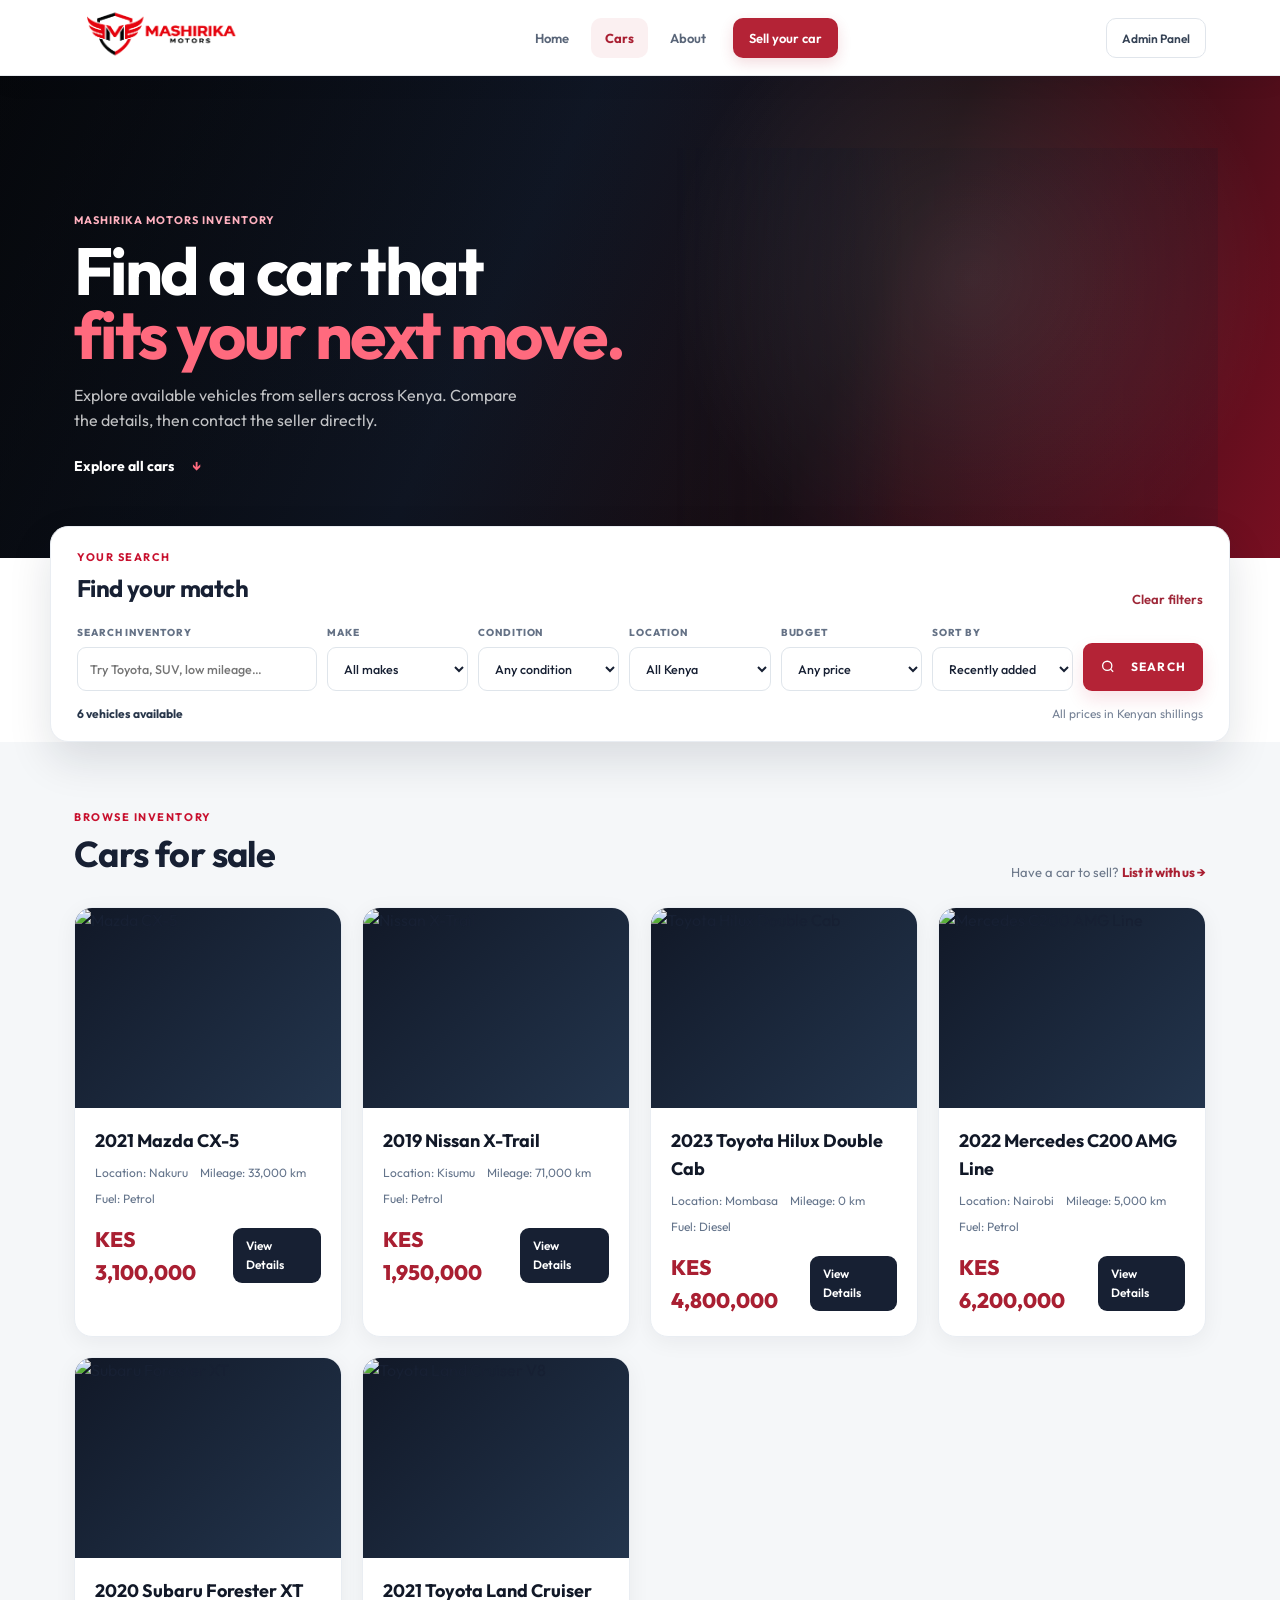
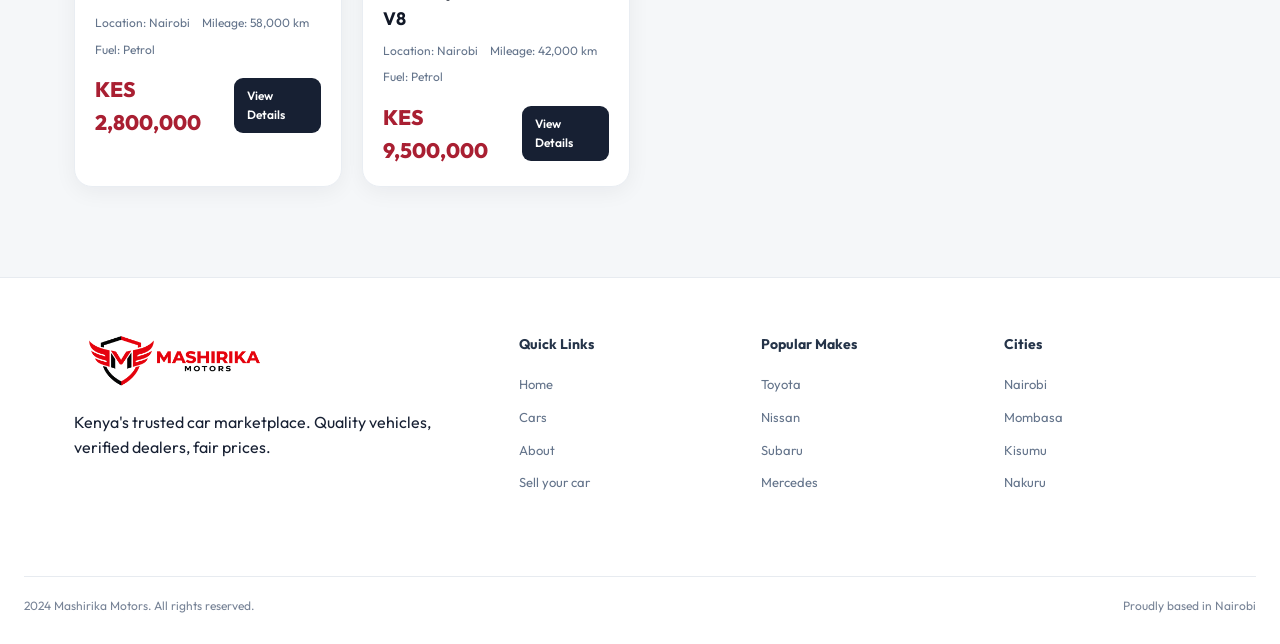
==== commit 0490bd09: "Update footer, README, and repo config" ====
--- a/cars.html
+++ b/cars.html
@@ -69,8 +69,29 @@
     </section>
   </main>
 
-  <footer class="footer catalog-footer">
-    <div class="container catalog-footer-inner"><a class="footer-logo" href="index.html#home"><img class="footer-car-image" src="img/Mashirika_Motors_Logo.png" alt="Mashirika Motors"/></a><p>Quality vehicles and direct seller connections across Kenya.</p><a href="sell.html">List your car →</a></div>
+  <footer class="footer">
+    <div class="container footer-grid">
+      <div>
+        <div class="footer-logo"><img class="footer-car-image" src="img/Mashirika_Motors_Logo.png" alt="Mashirika Motors"/></div>
+        <p>Kenya's trusted car marketplace. Quality vehicles, verified dealers, fair prices.</p>
+      </div>
+      <div>
+        <h4>Quick Links</h4>
+        <ul><li><a href="index.html#home">Home</a></li><li><a href="cars.html" aria-current="page">Cars</a></li><li><a href="index.html#about">About</a></li><li><a href="sell.html">Sell your car</a></li></ul>
+      </div>
+      <div>
+        <h4>Popular Makes</h4>
+        <ul><li><a href="#">Toyota</a></li><li><a href="#">Nissan</a></li><li><a href="#">Subaru</a></li><li><a href="#">Mercedes</a></li></ul>
+      </div>
+      <div>
+        <h4>Cities</h4>
+        <ul><li><a href="#">Nairobi</a></li><li><a href="#">Mombasa</a></li><li><a href="#">Kisumu</a></li><li><a href="#">Nakuru</a></li></ul>
+      </div>
+    </div>
+    <div class="footer-bottom">
+      <p> 2024 Mashirika Motors. All rights reserved.</p>
+      <p>Proudly based in Nairobi</p>
+    </div>
   </footer>
 
   <div id="car-modal" class="modal" onclick="closeModal(event)">
--- a/css/style.css
+++ b/css/style.css
@@ -782,10 +782,8 @@
 .catalog-empty-mark { width:52px; height:52px; display:grid; place-items:center; margin:0 auto 12px; border-radius:50%; background:#f5f7f9; color:#718096; font-size:30px; }
 .catalog-empty h3 { margin-bottom:4px; color:#172033; font-size:20px; }
 .catalog-empty p { margin-bottom:20px; color:#718096; font-size:14px; }
-.catalog-footer { padding:25px 0; }
-.catalog-footer-inner { display:flex; align-items:center; justify-content:space-between; gap:18px; }
-.catalog-footer-inner p, .catalog-footer-inner > a:last-child { color:#aab5c4; font-size:13px; text-decoration:none; }
-.catalog-footer-inner .footer-logo { color:#fff; font-size:16px; }
+.catalog-footer { padding:48px 24px 24px; }
+.catalog-footer .footer-grid { margin-bottom:40px; }
 @media(max-width:1000px) {
  .catalog-filter-grid { grid-template-columns:repeat(3,minmax(0,1fr)); }
  .catalog-search-wrap { grid-column:span 2; }
